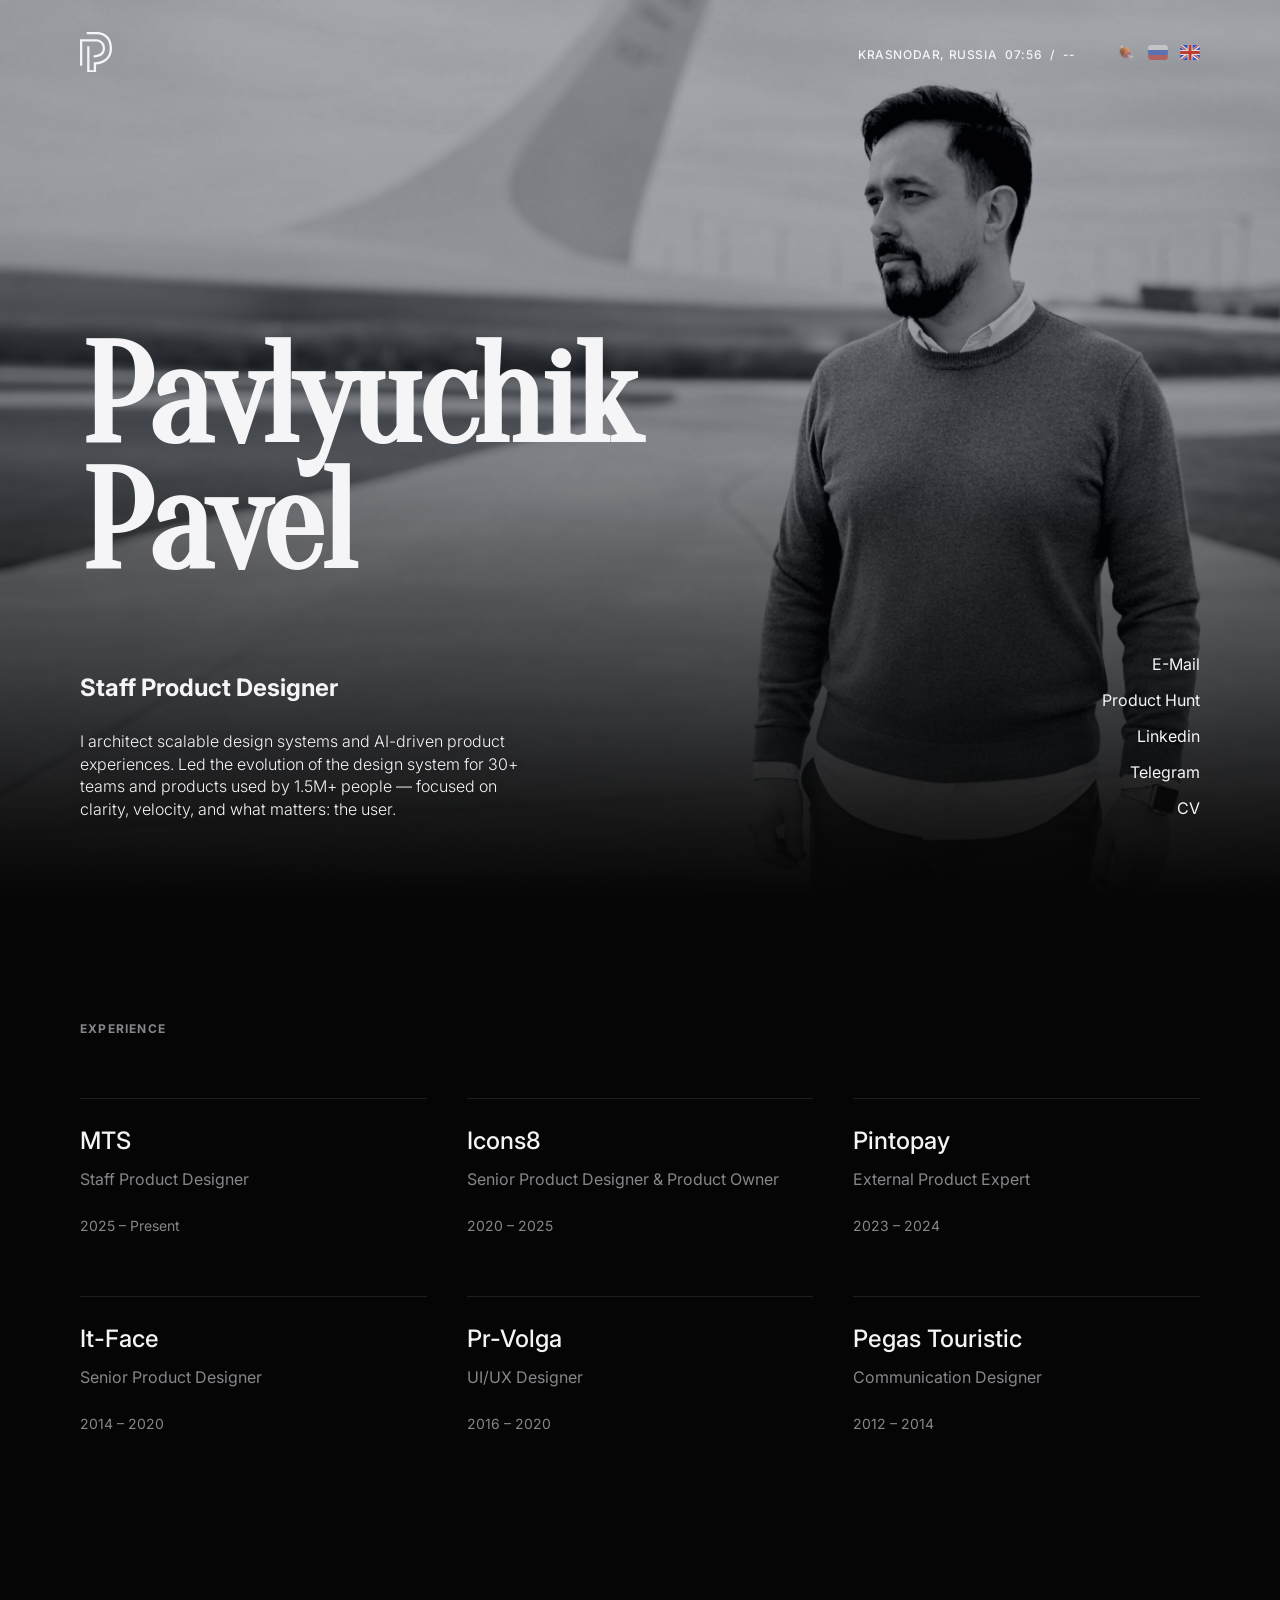
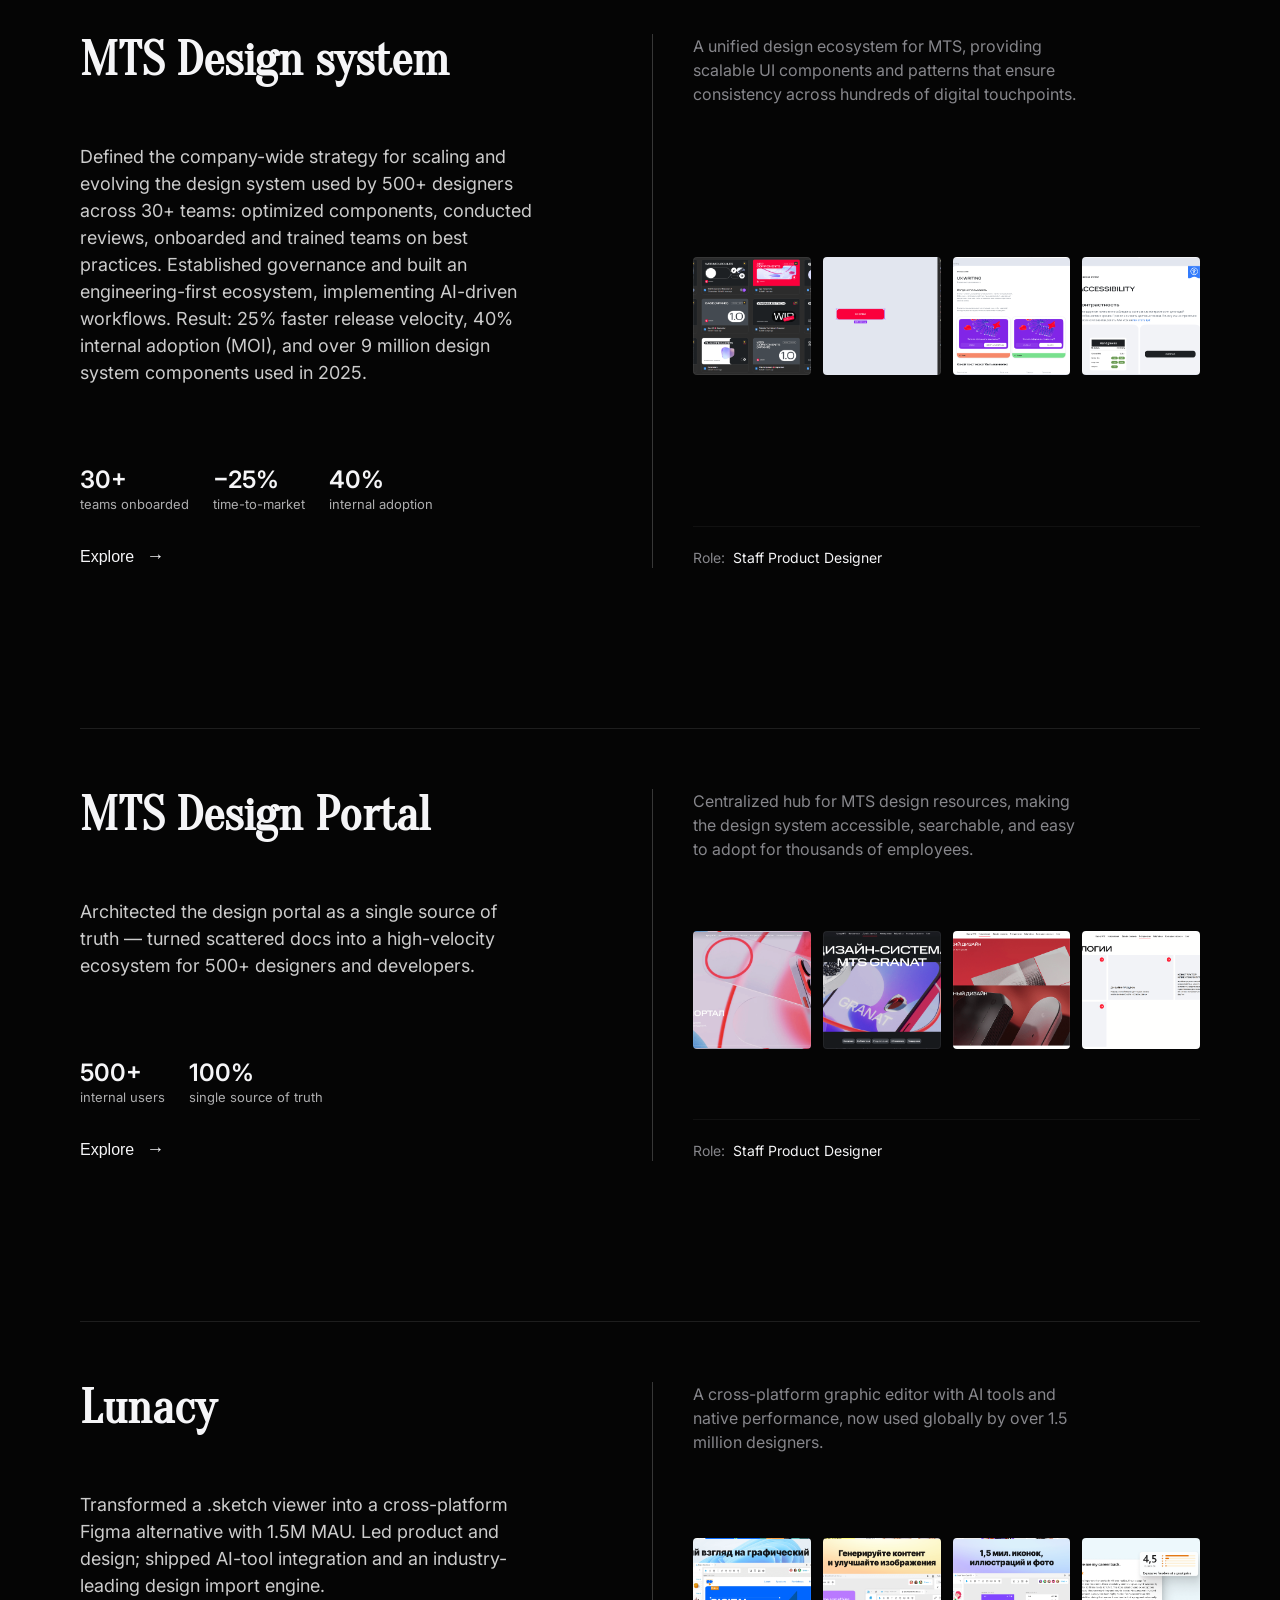
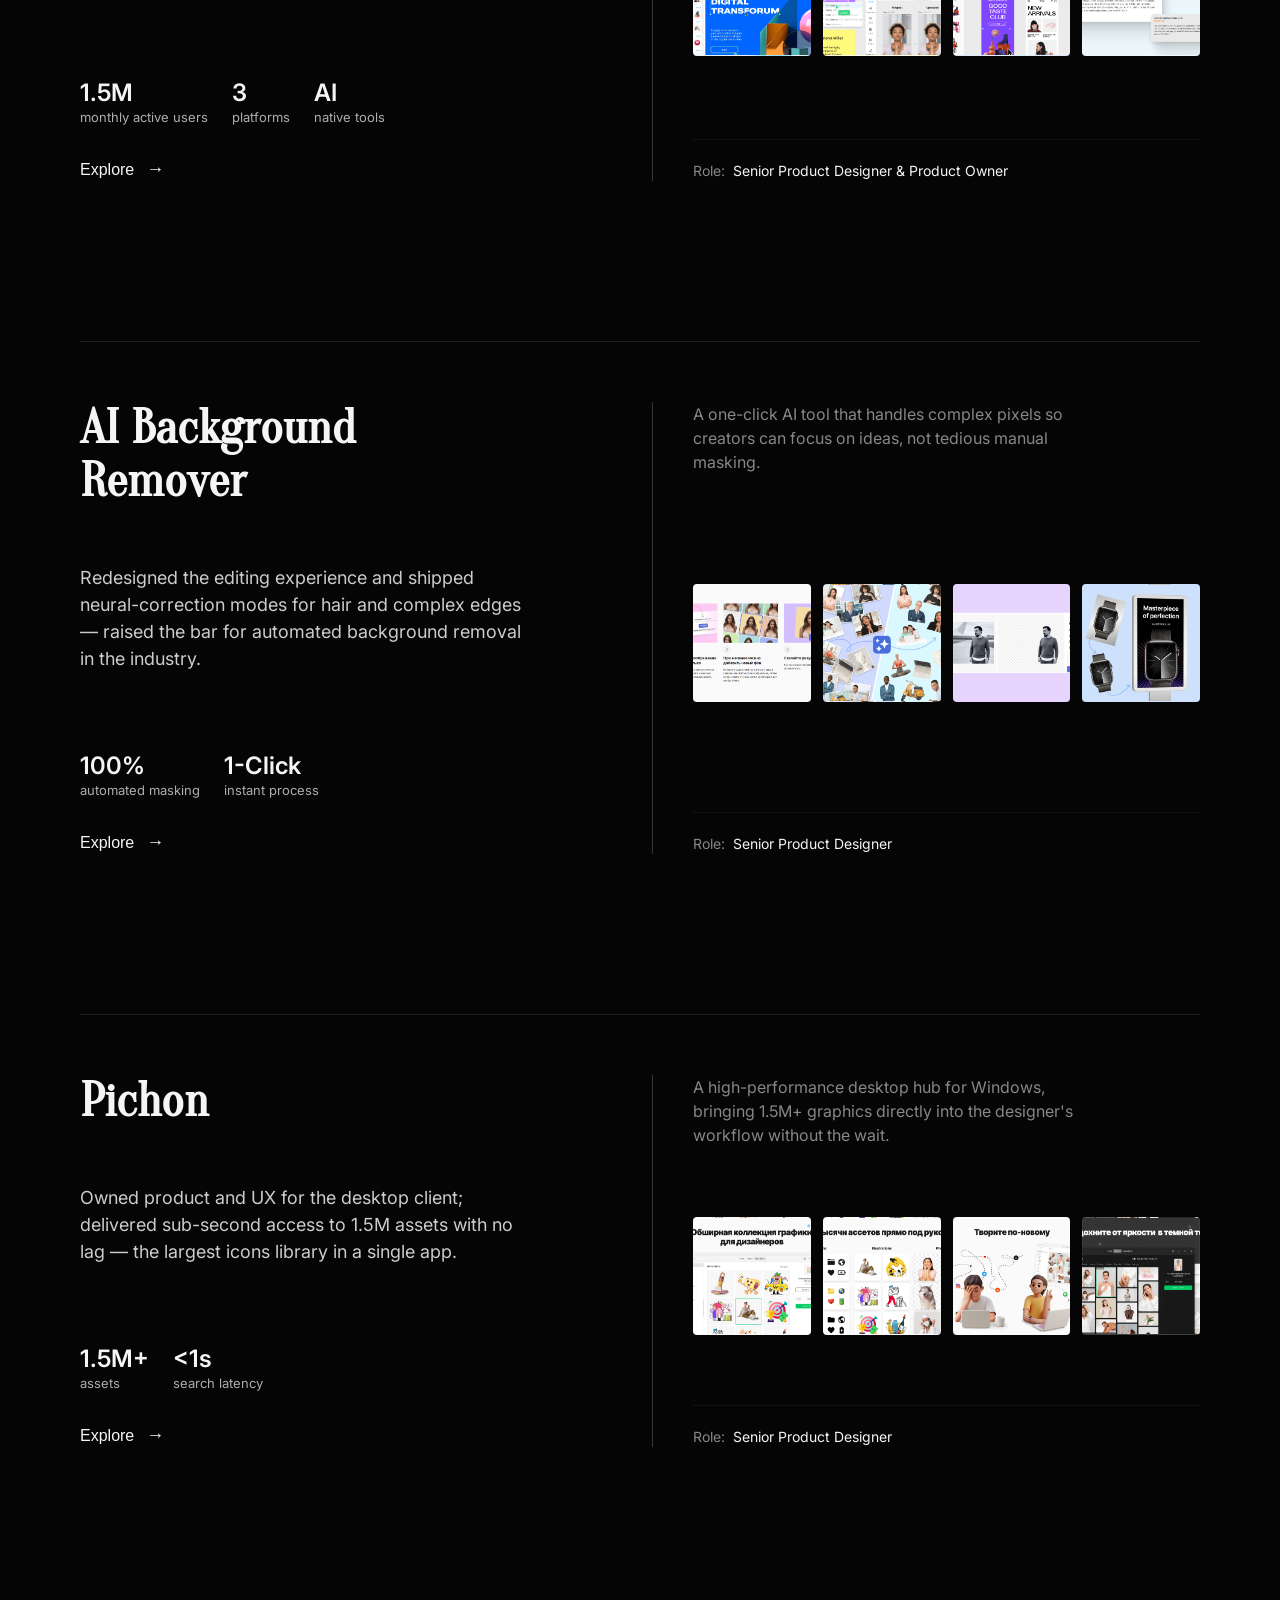
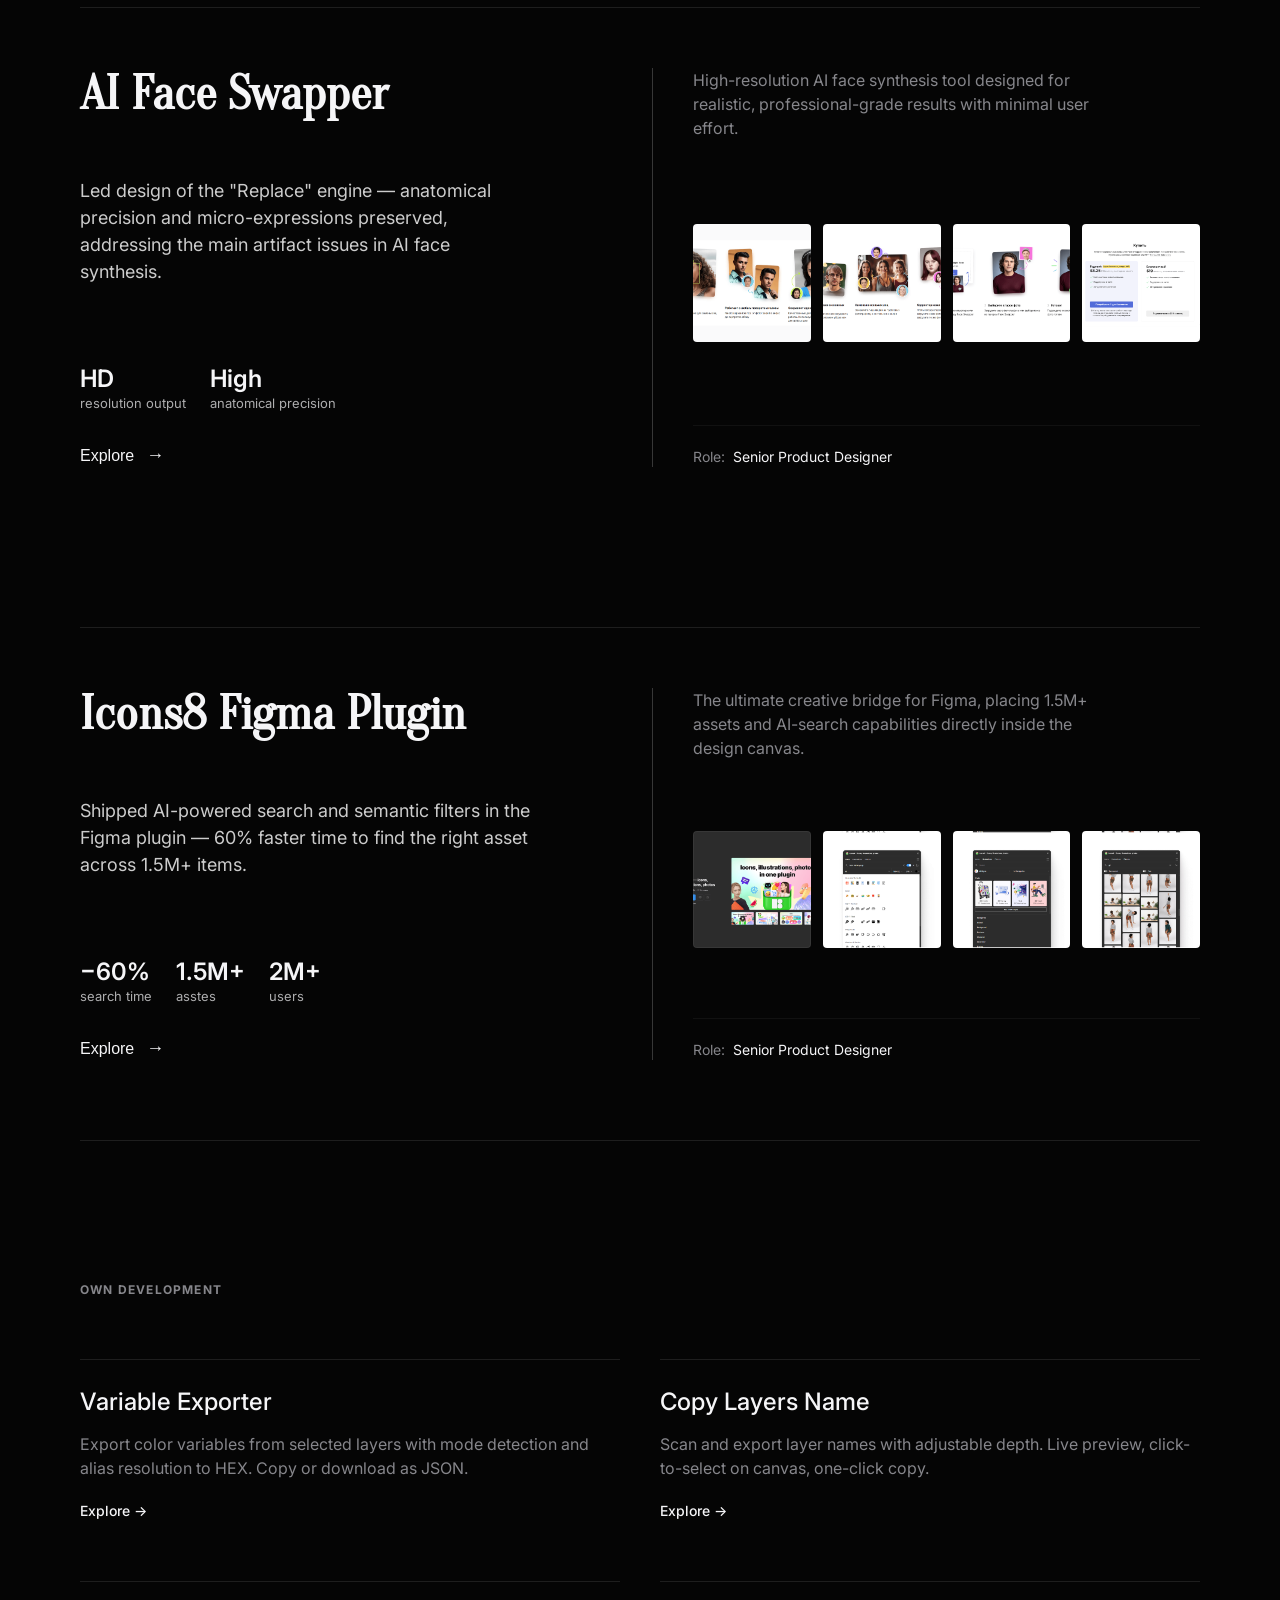
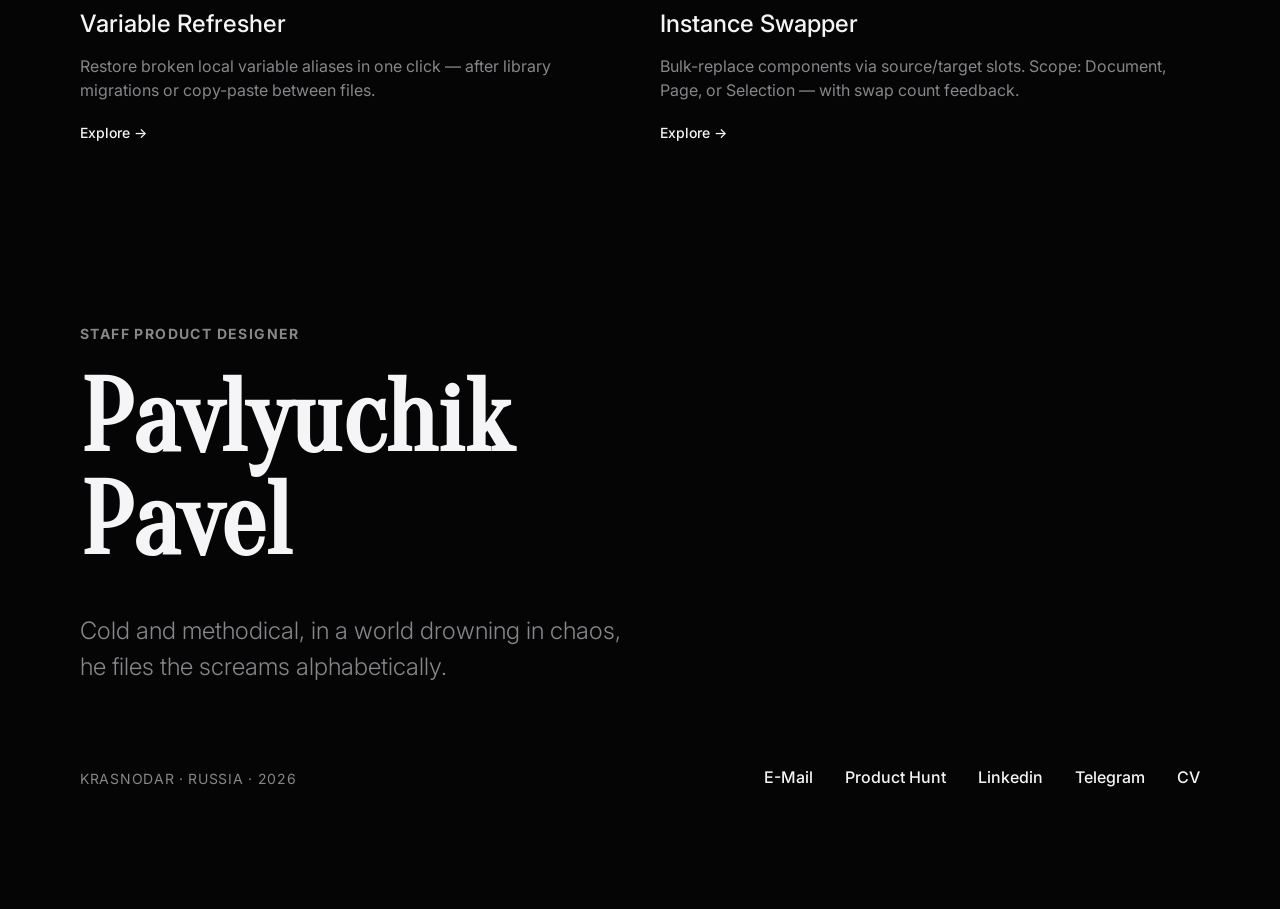
==== index.html @ 8511a54d "++" ====
<!DOCTYPE html>
<html lang="en">
<head>
    <meta charset="UTF-8">
    <meta name="viewport" content="width=device-width, initial-scale=1.0">
    
    <title>Pavel Pavlyuchik | Staff Product Designer</title>
    <meta name="description" content="Pavel Pavlyuchik — Staff Product Designer. Проектирую масштабируемые дизайн-системы и продукты на базе AI. Опыт работы в МТС, Icons8 и других крупных проектах.">
    <meta name="keywords" content="Павлючик, Pavlyuchik, Pavel Pavlyuchik, Павел Павлючик, Product Designer, Staff Designer, UI/UX Design">
    <link rel="canonical" href="https://pavlyuchik.ru">

    <meta property="og:type" content="website">
    <meta property="og:title" content="Pavel Pavlyuchik - Staff Product Designer">
    <meta property="og:description" content="Портфолио и опыт работы продуктового дизайнера Павла Павлючика.">
    <meta property="og:image" content="https://pavlyuchik.ru/image.png"> <meta property="og:url" content="https://pavlyuchik.ru">

    <script type="application/ld+json">
    {
      "@context": "https://schema.org",
      "@type": "Person",
      "name": "Pavel Pavlyuchik",
      "alternateName": "Павел Павлючик",
      "url": "https://pavlyuchik.ru",
      "jobTitle": "Staff Product Designer",
      "image": "https://pavlyuchik.ru/image.png",
      "sameAs": [
        "https://t.me/Bogertov",
        "https://www.linkedin.com/in/pavlyuchik",
        "https://www.producthunt.com/@pavlyuchik/"
      ]
    }
    </script>

    <script type="application/ld+json">
    {
      "@context": "https://schema.org",
      "@type": "WebSite",
      "name": "Pavlyuchik",
      "url": "https://pavlyuchik.ru"
    }
    </script>

    <link rel="stylesheet" href="style.css">
    <link rel="stylesheet" href="https://cdnjs.cloudflare.com/ajax/libs/weather-icons/2.0.12/css/weather-icons.min.css">

    
    <link rel="icon" type="image/png" href="/favicon-96x96.png" sizes="96x96" />
    <link rel="icon" type="image/svg+xml" href="/favicon.svg" />
    <link rel="shortcut icon" href="/favicon.ico" />
    <link rel="apple-touch-icon" sizes="180x180" href="/apple-touch-icon.png" />
    <link rel="manifest" href="/site.webmanifest" />

    <script type="text/javascript">
        (function (m, e, t, r, i, k, a) {
            m[i] = m[i] || function () { (m[i].a = m[i].a || []).push(arguments) };
            m[i].l = 1 * new Date();
            for (var j = 0; j < document.scripts.length; j++) { if (document.scripts[j].src === r) { return; } }
            k = e.createElement(t), a = e.getElementsByTagName(t)[0], k.async = 1, k.src = r, a.parentNode.insertBefore(k, a)
        })(window, document, 'script', 'https://mc.yandex.ru/metrika/tag.js', 'ym');
        ym(101017512, 'init', { webvisor: true, clickmap: true, accurateTrackBounce: true, trackLinks: true });
    </script>
    <noscript><div><img src="https://mc.yandex.ru/watch/101017512" style="position:absolute; left:-9999px;" alt="" /></div></noscript>
</head>

<body class="lang-en">

    <section class="hero">
        <div class="hero-image">
            <div class="overlay"></div>
        </div>

        <header class="header container">
            <div class="logo">
                <svg width="34" height="43" viewBox="0 0 34 43" fill="none" xmlns="http://www.w3.org/2000/svg">
                    <path d="M18.6009 1.16826C18.6009 0.0385468 18.6016 0.00122935 18.6024 0C18.8378 0 19.0737 0.0164085 19.3081 0.0355203C21.7422 0.23395 24.1649 0.96922 26.2903 2.18209C30.2101 4.41895 34 8.87031 34 17.4158C34 21.6916 32.8776 24.9713 31.1308 27.4608C29.3919 29.939 27.0878 31.5592 24.8318 32.6172C22.4033 33.7562 19.7427 34.4073 17.0762 34.6208V43H7.62332V15.1039H10.0628V40.534H14.6368V32.2003L15.8973 32.2115C18.5912 32.1945 21.3767 31.519 23.805 30.3801C25.7798 29.4539 27.7067 28.0781 29.141 26.034C30.5675 24.001 31.5605 21.2312 31.5605 17.4158C31.5605 9.77854 28.2607 6.13842 25.0908 4.32956C23.1633 3.22965 20.8546 2.5074 18.6194 2.46625C14.8044 2.39603 10.9816 2.46595 7.16592 2.46595V0H18.6009V1.16826ZM17.5575 7.70639L17.5336 8.93907C17.5565 7.75294 17.5579 7.70808 17.5586 7.70639C17.7012 7.70639 17.8447 7.72124 17.9863 7.73499C19.3969 7.87208 20.7964 8.30226 22.0347 8.99807C23.1588 9.62979 24.306 10.5805 25.1683 12.0001C26.033 13.4238 26.5699 15.2517 26.5699 17.5699C26.5699 19.9823 25.7871 21.8517 24.5706 23.258C23.3753 24.6397 21.8181 25.5109 20.3423 26.0656C18.6405 26.7052 16.8145 27.0393 15.0013 27.1146C14.8236 27.122 14.646 27.1254 14.4682 27.1254C14.3267 26.3421 14.5308 25.458 14.5007 24.6595C16.186 24.6595 17.9176 24.3462 19.4922 23.7543C20.7329 23.288 21.8921 22.6082 22.7342 21.6349C24.6297 19.4436 24.5535 15.7008 23.0894 13.2903C22.4861 12.297 21.6791 11.6198 20.8492 11.1534C19.8551 10.5948 18.6958 10.2376 17.5542 10.1738L2.43946 10.172V35.9104H0V7.70609L17.5575 7.70639Z" fill="currentColor" />
                </svg>
            </div>
            <div class="header-right">
                <div class="location">
                    <span class="location-text" data-i18n="location">Krasnodar, Russia</span>
                    <span class="weather-info">
                        <span id="krasnodar-time">00:00</span><span>/</span>
                        <span id="weather-temp">0</span>
                        <i id="weather-icon" class="wi wi-day-sunny"></i>
                    </span>			
					
                </div>
                <div class="lang-switcher">
					<button type="button" class="lang-btn active" data-lang="tribe" aria-label="Tribe"></button>
					<button type="button" class="lang-btn" data-lang="ru" aria-label="Русский"></button>
                    <button type="button" class="lang-btn" data-lang="en" aria-label="English"></button>
                </div>
            </div>
        </header>

        <div class="hero-content container">
            <h1 class="main-title" id="main-title">Pavlyuchik<br>Pavel</h1>
            <div class="info-card">
                <div class="info-header"></div>
                <h2 class="project-title" data-i18n="title_principal">Staff Product Designer</h2>
                <p class="info-text" data-i18n="hero_desc">I architect scalable design systems and AI-driven product experiences. Led design for 30+ product teams and products used by 1.5M+ people — focused on clarity, velocity, and what matters: the user.</p>
            </div>
            <div class="social-links-top">
                <a href="mailto:xenarz@gmail.com" class="link"><span data-i18n="link_email">E-Mail</span></a>
                <a href="https://www.producthunt.com/@pavlyuchik/" class="link"><span data-i18n="link_ph">Product Hunt</span></a>
                <a href="https://www.linkedin.com/in/pavlyuchik" class="link"><span data-i18n="link_li">Linkedin</span></a>
                <a href="https://t.me/Bogertov" class="link"><span data-i18n="link_tg">Telegram</span></a>
                <a href="Staff-product-designer-pavlyuchik-pavel.pdf" class="link"><span data-i18n="link_cv">CV</span></a>
            </div>
        </div>
    </section>

    <section class="experience-section container">
        <h2 class="project-title" data-i18n="exp_section">Experience</h2>
        <div class="experience-content">
            <div class="experience-item">
                <div class="company">MTS</div>
                <div class="role" data-i18n="role_ppd">Staff Product Designer</div>
                <div class="period" data-i18n="period_present">2025 – Present</div>
            </div>
            <div class="experience-item">
                <div class="company">Icons8</div>
                <div class="role" data-i18n="role_po">Staff Product Designer & Product Owner</div>
                <div class="period" data-i18n="period_2020_25">2020 – 2025</div>
            </div>
            <div class="experience-item">
                <div class="company">Pintopay</div>
                <div class="role" data-i18n="role_expert">External Product Expert</div>
                <div class="period" data-i18n="period_23_24">2023 – 2024</div>
            </div>
            <div class="experience-item">
                <div class="company">It-Face</div>
                <div class="role" data-i18n="role_senior">Staff Product Designer</div>
                <div class="period" data-i18n="period_14_20">2014 – 2020</div>
            </div>
            <div class="experience-item">
                <div class="company">Pr-Volga</div>
                <div class="role" data-i18n="role_lead">UI/UX Designer</div>
                <div class="period" data-i18n="period_16_20">2016 – 2020</div>
            </div>
            <div class="experience-item">
                <div class="company">Pegas Touristic</div>
                <div class="role" data-i18n="role_comm">Communication Designer</div>
                <div class="period" data-i18n="period_12_14">2012 – 2014</div>
            </div>
        </div>
    </section>

<section class="projects container">

        <div class="project-item">
            <div class="project-content">
                <div class="project-info">
                    <h2 class="project-title" data-i18n="proj_mts_system_title">mts design system</h2>
                    <p class="project-contribution" data-i18n="proj_mts_system_desc">
                        Defined the company-wide strategy for scaling and evolving the design system used by 500+ designers across 30+ teams: optimized components, conducted reviews, onboarded and trained teams on best practices. Established governance and built an engineering-first ecosystem, implementing AI-driven workflows. Result: 25% faster release velocity, 40% internal adoption (MOI), and over 9 million design system components used in 2025.
                    </p>
                    <div class="metrics-panel">
                        <div class="metric">
                            <span class="metric-value">30+</span>
                            <span class="metric-label">teams onboarded</span>
                        </div>
                        <div class="metric">
                            <span class="metric-value">−25%</span>
                            <span class="metric-label">time-to-market</span>
                        </div>
                        <div class="metric">
                            <span class="metric-value">40%</span>
                            <span class="metric-label">internal adoption</span>
                        </div>
                    </div>
                    <button class="explore-btn" onclick="window.open('https://design.mts.ru/ds', '_blank')">
                        <span data-i18n="explore_btn">Explore</span>
                    </button>
                </div>
                <div class="project-details">
                    <p class="project-description" data-i18n="proj_mts_system_contrib">
                        A unified design ecosystem for MTS, providing scalable UI components and patterns that ensure consistency across hundreds of digital touchpoints.
                    </p>
                    <div class="gallery-grid">
                        <div class="gallery-thumb" data-full="img/mtsds/1.png" style="background-image: url('img/mtsds/1.png')"></div>
                        <div class="gallery-thumb" data-full="img/mtsds/2.png" style="background-image: url('img/mtsds/2.png')"></div>
                        <div class="gallery-thumb" data-full="img/mtsds/3.png" style="background-image: url('img/mtsds/3.png')"></div>
                        <div class="gallery-thumb" data-full="img/mtsds/4.png" style="background-image: url('img/mtsds/4.png')"></div>
                    </div>
                    <div class="project-role">
                        <span class="role-label" data-i18n="role_label">Role:</span>
                        <span class="role-name" data-i18n="role_ppd">Staff Product Designer</span>
                    </div>
                </div>
            </div>
        </div>

        <div class="project-item">
            <div class="divider"></div>
            <div class="project-content">
                <div class="project-info">
                    <h2 class="project-title" data-i18n="proj_mts_portal_title">mts design portal</h2>
                    <p class="project-contribution" data-i18n="proj_mts_portal_contrib">
                        Architected the design portal as a single source of truth — turned scattered docs into a high-velocity ecosystem for 500+ designers and developers.
                    </p>
                    <div class="metrics-panel">
                        <div class="metric">
                            <span class="metric-value">500+</span>
                            <span class="metric-label">internal users</span>
                        </div>
                        <div class="metric">
                            <span class="metric-value">100%</span>
                            <span class="metric-label">single source of truth</span>
                        </div>
                    </div>
                    <button class="explore-btn" onclick="window.open('https://design.mts.ru/', '_blank')">
                        <span data-i18n="explore_btn">Explore</span>
                    </button>
                </div>
                <div class="project-details">
                    <p class="project-description" data-i18n="proj_mts_portal_desc">
                        Centralized hub for MTS design resources, making the design system accessible, searchable, and easy to adopt for thousands of employees.
                    </p>
                    <div class="gallery-grid">
                        <div class="gallery-thumb" data-full="img/portal/1.png" style="background-image: url('img/portal/1.png')"></div>
                        <div class="gallery-thumb" data-full="img/portal/2.png" style="background-image: url('img/portal/2.png')"></div>
                        <div class="gallery-thumb" data-full="img/portal/3.png" style="background-image: url('img/portal/3.png')"></div>
                        <div class="gallery-thumb" data-full="img/portal/4.png" style="background-image: url('img/portal/4.png')"></div>
                    </div>
                    <div class="project-role">
                        <span class="role-label" data-i18n="role_label">Role:</span>
                        <span class="role-name" data-i18n="role_ppd">Staff Product Designer</span>
                    </div>
                </div>
            </div>
        </div>

        <div class="project-item">
            <div class="divider"></div>
            <div class="project-content">
                <div class="project-info">
                    <h2 class="project-title">Lunacy</h2>
                    <p class="project-contribution" data-i18n="proj_lunacy_contrib">
                        Transformed a .sketch viewer into a cross-platform Figma alternative with 1.5M MAU. Led product and design; shipped AI-tool integration and an industry-leading design import engine.
                    </p>
                    <div class="metrics-panel">
                        <div class="metric">
                            <span class="metric-value">1.5M</span>
                            <span class="metric-label">monthly active users</span>
                        </div>
                        <div class="metric">
                            <span class="metric-value">3</span>
                            <span class="metric-label">platforms</span>
                        </div>
                        <div class="metric">
                            <span class="metric-value">AI</span>
                            <span class="metric-label">native tools</span>
                        </div>
                    </div>
                    <button class="explore-btn" onclick="window.open('https://icons8.ru/lunacy', '_blank')">
                        <span data-i18n="explore_btn">Explore</span>
                    </button>
                </div>
                <div class="project-details">
                    <p class="project-description" data-i18n="proj_lunacy_desc">
                        A cross-platform graphic editor with AI tools and native performance, now used globally by over 1.5 million designers.
                    </p>
                    <div class="gallery-grid">
                        <div class="gallery-thumb" data-full="img/lunacy/1.png" style="background-image: url('img/lunacy/1.png')"></div>
                        <div class="gallery-thumb" data-full="img/lunacy/2.png" style="background-image: url('img/lunacy/2.png')"></div>
                        <div class="gallery-thumb" data-full="img/lunacy/3.png" style="background-image: url('img/lunacy/3.png')"></div>
                        <div class="gallery-thumb" data-full="img/lunacy/4.png" style="background-image: url('img/lunacy/4.png')"></div>
                    </div>
                    <div class="project-role">
                        <span class="role-label" data-i18n="role_label">Role:</span>
                        <span class="role-name" data-i18n="role_po_lead">Product Owner & Lead Designer</span>
                    </div>
                </div>
            </div>
        </div>

        <div class="project-item">
            <div class="divider"></div>
            <div class="project-content">
                <div class="project-info">
                    <h2 class="project-title" data-i18n="proj_bg_title">AI Background Remover</h2>
                    <p class="project-contribution" data-i18n="proj_bg_contrib">
                        Redesigned the editing experience and shipped neural-correction modes for hair and complex edges — raised the bar for automated background removal in the industry.
                    </p>
                    <div class="metrics-panel">
                        <div class="metric">
                            <span class="metric-value">100%</span>
                            <span class="metric-label">automated masking</span>
                        </div>
                        <div class="metric">
                            <span class="metric-value">1-Click</span>
                            <span class="metric-label">instant process</span>
                        </div>
                    </div>
                    <button class="explore-btn" onclick="window.open('https://icons8.ru/bgremover', '_blank')">
                        <span data-i18n="explore_btn">Explore</span>
                    </button>
                </div>
                <div class="project-details">
                    <p class="project-description" data-i18n="proj_bg_desc">
                        A one-click AI tool that handles complex pixels so creators can focus on ideas, not tedious manual masking.
                    </p>
                    <div class="gallery-grid">
                        <div class="gallery-thumb" data-full="img/remover/1.png" style="background-image: url('img/remover/1.png')"></div>
                        <div class="gallery-thumb" data-full="img/remover/2.png" style="background-image: url('img/remover/2.png')"></div>
                        <div class="gallery-thumb" data-full="img/remover/3.png" style="background-image: url('img/remover/3.png')"></div>
                        <div class="gallery-thumb" data-full="img/remover/4.png" style="background-image: url('img/remover/4.png')"></div>
                    </div>
                    <div class="project-role">
                        <span class="role-label" data-i18n="role_label">Role:</span>
                        <span class="role-name" data-i18n="role_senior">Staff Product Designer</span>
                    </div>
                </div>
            </div>
        </div>

        <div class="project-item">
            <div class="divider"></div>
            <div class="project-content">
                <div class="project-info">
                    <h2 class="project-title">Pichon</h2>
                    <p class="project-contribution" data-i18n="proj_pichon_contrib">
                        Owned product and UX for the desktop client; delivered sub-second access to 1.5M assets with no lag — the largest icons library in a single app.
                    </p>
                    <div class="metrics-panel">
                        <div class="metric">
                            <span class="metric-value">1.5M+</span>
                            <span class="metric-label">assets</span>
                        </div>
                        <div class="metric">
                            <span class="metric-value">&lt;1s</span>
                            <span class="metric-label">search latency</span>
                        </div>
                    </div>
                    <button class="explore-btn" onclick="window.open('https://icons8.com/app/windows-pichon', '_blank')">
                        <span data-i18n="explore_btn">Explore</span>
                    </button>
                </div>
                <div class="project-details">
                    <p class="project-description" data-i18n="proj_pichon_desc">
                        A high-performance desktop hub for Windows, bringing 1.5M+ graphics directly into the designer's workflow without the wait.
                    </p>
                    <div class="gallery-grid">
                        <div class="gallery-thumb" data-full="img/pichon/1.png" style="background-image: url('img/pichon/1.png')"></div>
                        <div class="gallery-thumb" data-full="img/pichon/2.png" style="background-image: url('img/pichon/2.png')"></div>
                        <div class="gallery-thumb" data-full="img/pichon/3.png" style="background-image: url('img/pichon/3.png')"></div>
                        <div class="gallery-thumb" data-full="img/pichon/4.png" style="background-image: url('img/pichon/4.png')"></div>
                    </div>
                    <div class="project-role">
                        <span class="role-label" data-i18n="role_label">Role:</span>
                        <span class="role-name" data-i18n="role_senior">Staff Product Designer</span>
                    </div>
                </div>
            </div>
        </div>

        <div class="project-item">
            <div class="divider"></div>
            <div class="project-content">
                <div class="project-info">
                    <h2 class="project-title" data-i18n="proj_swapper_title">AI Face Swapper</h2>
                    <p class="project-contribution" data-i18n="proj_swapper_contrib">
                        Led design of the "Replace" engine — anatomical precision and micro-expressions preserved, addressing the main artifact issues in AI face synthesis.
                    </p>
                    <div class="metrics-panel">
                        <div class="metric">
                            <span class="metric-value">HD</span>
                            <span class="metric-label">resolution output</span>
                        </div>
                        <div class="metric">
                            <span class="metric-value">High</span>
                            <span class="metric-label">anatomical precision</span>
                        </div>
                    </div>
                    <button class="explore-btn" onclick="window.open('https://icons8.ru/swapper', '_blank')">
                        <span data-i18n="explore_btn">Explore</span>
                    </button>
                </div>
                <div class="project-details">
                    <p class="project-description" data-i18n="proj_swapper_desc">
                        High-resolution AI face synthesis tool designed for realistic, professional-grade results with minimal user effort.
                    </p>
                    <div class="gallery-grid">
                        <div class="gallery-thumb" data-full="img/swapper/1.png" style="background-image: url('img/swapper/1.png')"></div>
                        <div class="gallery-thumb" data-full="img/swapper/2.png" style="background-image: url('img/swapper/2.png')"></div>
                        <div class="gallery-thumb" data-full="img/swapper/3.png" style="background-image: url('img/swapper/3.png')"></div>
                        <div class="gallery-thumb" data-full="img/swapper/4.png" style="background-image: url('img/swapper/4.png')"></div>
                    </div>
                    <div class="project-role">
                        <span class="role-label" data-i18n="role_label">Role:</span>
                        <span class="role-name" data-i18n="role_senior">Staff Product Designer</span>
                    </div>
                </div>
            </div>
        </div>

        <div class="project-item">
            <div class="divider"></div>
            <div class="project-content">
                <div class="project-info">
                    <h2 class="project-title" data-i18n="proj_figma_title">Icons8 Figma Plugin</h2>
                    <p class="project-contribution" data-i18n="proj_figma_contrib">
                        Shipped AI-powered search and semantic filters in the Figma plugin — 60% faster time to find the right asset across 1.5M+ items.
                    </p>
                    <div class="metrics-panel">
                        <div class="metric">
                            <span class="metric-value">−60%</span>
                            <span class="metric-label">search time</span>
                        </div>
                        <div class="metric">
                            <span class="metric-value">1.5M+</span>
                            <span class="metric-label">asstes</span>
                        </div>
                        <div class="metric">
                            <span class="metric-value">2M+</span>
                            <span class="metric-label">users</span>
                        </div>						
						
						
                    </div>
                    <button class="explore-btn" onclick="window.open('https://www.figma.com/community/plugin/791103617505812222', '_blank')">
                        <span data-i18n="explore_btn">Explore</span>
                    </button>
                </div>
                <div class="project-details">
                    <p class="project-description" data-i18n="proj_figma_desc">
                        The ultimate creative bridge for Figma, placing 1.5M+ assets and AI-search capabilities directly inside the design canvas.
                    </p>
                    <div class="gallery-grid">
                        <div class="gallery-thumb" data-full="img/plugin/1.png" style="background-image: url('img/plugin/1.png')"></div>
                        <div class="gallery-thumb" data-full="img/plugin/2.png" style="background-image: url('img/plugin/2.png')"></div>
                        <div class="gallery-thumb" data-full="img/plugin/3.png" style="background-image: url('img/plugin/3.png')"></div>
                        <div class="gallery-thumb" data-full="img/plugin/4.png" style="background-image: url('img/plugin/4.png')"></div>
                    </div>
                    <div class="project-role">
                        <span class="role-label" data-i18n="role_label">Role:</span>
                        <span class="role-name" data-i18n="role_senior">Staff Product Designer</span>
                    </div>
                </div>
            </div>
        </div>

        <div class="divider"></div>
        <section class="plugins-section">
            <h2 class="project-title" data-i18n="plugins_section">Own Development</h2>
            <div class="plugins-grid">
                <a href="https://www.figma.com/community/plugin/1616052128631005326/variable-exporter" class="plugin-item" target="_blank" rel="noopener">
                    <div class="plugin-name">Variable Exporter</div>
                    <p class="plugin-desc" data-i18n="plugin_var_exporter_desc">Export color variables from selected layers with mode detection and alias resolution to HEX. Copy or download as JSON.</p>
                    <span class="plugin-link"><span data-i18n="explore_btn">Explore</span> →</span>
                </a>
                <a href="https://www.figma.com/community/plugin/1617911854227132430/copy-layers-name" class="plugin-item" target="_blank" rel="noopener">
                    <div class="plugin-name">Copy Layers Name</div>
                    <p class="plugin-desc" data-i18n="plugin_copy_layers_desc">Scan and export layer names with adjustable depth. Live preview, click-to-select on canvas, one-click copy.</p>
                    <span class="plugin-link"><span data-i18n="explore_btn">Explore</span> →</span>
                </a>
                <a href="https://www.figma.com/community/plugin/1603433423796605988/variable-refresher" class="plugin-item" target="_blank" rel="noopener">
                    <div class="plugin-name">Variable Refresher</div>
                    <p class="plugin-desc" data-i18n="plugin_var_refresher_desc">Restore broken local variable aliases in one click — after library migrations or copy-paste between files.</p>
                    <span class="plugin-link"><span data-i18n="explore_btn">Explore</span> →</span>
                </a>
                <a href="https://www.figma.com/community/plugin/1601547458772191404/instance-swapper" class="plugin-item" target="_blank" rel="noopener">
                    <div class="plugin-name">Instance Swapper</div>
                    <p class="plugin-desc" data-i18n="plugin_instance_swapper_desc">Bulk-replace components via source/target slots. Scope: Document, Page, or Selection — with swap count feedback.</p>
                    <span class="plugin-link"><span data-i18n="explore_btn">Explore</span> →</span>
                </a>
            </div>
        </section>

            <section class="about">
                <h2 class="project-title" data-i18n="title_principal">Staff Product Designer</h2>
                <h2 class="about-title">Pavlyuchik<br>Pavel</h2>
                <p class="about-description" data-i18n="about_desc">Cold and methodical, in a world drowning in chaos, <br>he files the screams alphabetically.</p>
                <div class="contact-info">
                    <p data-i18n="contact_info">Russia · Krasnodar · 2025 · Open to relocation</p>
                    <div class="social-links-bottom">
                        <a href="mailto:xenarz@gmail.com" class="link"><span data-i18n="link_email">E-Mail</span></a>
                        <a href="https://www.producthunt.com/@pavlyuchik/" class="link"><span data-i18n="link_ph">Product Hunt</span></a>
                        <a href="https://www.linkedin.com/in/pavlyuchik" class="link"><span data-i18n="link_li">Linkedin</span></a>
                        <a href="https://t.me/Bogertov" class="link"><span data-i18n="link_tg">Telegram</span></a>
                        <a href="Staff-product-designer-pavlyuchik-pavel.pdf" class="link"><span data-i18n="link_cv">CV</span></a>
                    </div>
                </div>
            </section>
        </section>
    
<div id="lightbox" class="lightbox">
    <button id="lightbox-close" class="lightbox-btn close" aria-label="Close">×</button>
    <button id="lightbox-prev" class="lightbox-btn prev" aria-label="Previous">‹</button>
    
    <div class="lightbox-container">
        <div id="lightbox-track" class="lightbox-track">
            <img id="lightbox-img" src="" alt="Gallery Image">
        </div>
    </div>

    <button id="lightbox-next" class="lightbox-btn next" aria-label="Next">›</button>
</div>

    <script src="script.js"></script>
</body>
</html>
---- style.css ----
/* =========================================
   1. CORE & RESET (Premium Foundation)
   ========================================= */
@import url('https://fonts.googleapis.com/css2?family=Inter:wght@300;400;500;600&family=Oranienbaum&display=swap');

:root {
    --bg-root: #050505;       
    --text-primary: #F5F5F7;  
    --text-secondary: #86868b; 
    --accent: #ffffff;
    --grid-gap: 24px;
    --container-width: 1200px;
    --easing: cubic-bezier(0.65, 0, 0.35, 1);
}

* {
    margin: 0;
    padding: 0;
    box-sizing: border-box;
    -webkit-font-smoothing: antialiased;
    -moz-osx-font-smoothing: grayscale;
}

body {
    background-color: var(--bg-root);
    color: var(--text-primary);
    font-family: 'Inter', -apple-system, BlinkMacSystemFont, sans-serif;
    font-size: 16px;
    line-height: 1.5;
    overflow-x: hidden;
}

a {
    text-decoration: none;
    color: inherit;
    transition: opacity 0.3s ease;
}

a:hover {
    opacity: 0.7;
}

/* =========================================
   2. LAYOUT UTILITIES
   ========================================= */
.container {
    max-width: var(--container-width);
    margin: 0 auto;
    padding: 0 40px;
    width: 100%;
}

::-webkit-scrollbar {
    width: 8px;
    background: var(--bg-root);
}
::-webkit-scrollbar-thumb {
    background: #333;
    border-radius: 4px;
}

/* =========================================
   3. HEADER (Minimalist Bar)
   ========================================= */
.header {
    display: flex;
    justify-content: space-between;
    align-items: center;
    padding: 32px 0;
    position: absolute;
    top: 0;
    left: 0;
    right: 0;
    z-index: 10;
    max-width: var(--container-width);
    margin: 0 auto;
    width: 100%;
    padding-left: 40px;
    padding-right: 40px;
}

.logo svg {
    width: 32px;
    height: auto;
    fill: var(--text-primary);
}

.header-right {
    display: flex;
    align-items: center;
    gap: 32px;
    font-size: 12px;
    font-weight: 500;
    color: var(--text-primary);
    text-transform: uppercase;
    letter-spacing: 0.05em;
}

.location, .weather-info {
    display: flex;
    gap: 8px;
}

.lang-switcher {
    display: flex;
    gap: 12px;
}

.lang-btn {
    width: 20px;
    height: 20px;
    border: none;
    background-color: transparent;
    background-size: contain;
    background-repeat: no-repeat;
    opacity: 0.6;
    cursor: pointer;
    transition: opacity 0.3s ease;
}

.lang-btn.active {
    opacity: 1;
}

.lang-btn[data-lang="en"] { background-image: url('flags/en.svg'); }
.lang-btn[data-lang="ru"] { background-image: url('flags/ru.svg'); }
.lang-btn[data-lang="tribe"] { background-image: url('flags/tribe.svg'); }

/* =========================================
   4. HERO SECTION
   ========================================= */
.hero {
    position: relative;
    width: 100%;
    min-height: 100vh;
    display: flex;
    flex-direction: column;
    justify-content: flex-end;
    padding-bottom: 80px;
    padding-top: 120px;
    overflow: clip;
    z-index: 1;
}

.hero-image {
    position: fixed;
    inset: 0;
    width: 100vw;
    height: 100vh;
    background-image: url('image.png');
    background-position: right center;
    background-size: cover;
    background-repeat: no-repeat;
    will-change: transform;
    transition: filter 0.2s linear;
    filter: brightness(calc(1 - var(--scroll-darkness, 0) * 0.4));
    z-index: -1;
}

.hero-image::after {
    content: '';
    position: absolute;
    inset: 0;
    background: linear-gradient(
        to bottom,
        rgba(5, 5, 5, calc(0.3 + var(--scroll-darkness, 0) * 0.7)) 0%,
        rgba(5, 5, 5, calc(0.4 + var(--scroll-darkness, 0) * 0.7)) 50%,
        rgba(5, 5, 5, calc(0.9 + var(--scroll-darkness, 0) * 0.8)) 90%,
        rgba(5, 5, 5, calc(1 + var(--scroll-darkness, 0) * 0.9)) 100%
    );
    pointer-events: none;
}

.hero-content {
    position: relative;
    z-index: 2;
    display: grid;
    grid-template-columns: repeat(12, 1fr);
    gap: var(--grid-gap);
    align-items: end;
    width: 100%;
}

.experience-section,
.plugins-section,
.projects, 
.about,
.footer {
    position: relative;
    z-index: 2;
}

.main-title {
    grid-column: 1 / -1;
    font-family: 'Oranienbaum', serif;
    font-size: clamp(60px, 11vw, 180px);
    line-height: 0.9;
    color: var(--text-primary);
    margin-bottom: 40px;
    letter-spacing: -0.03em;
}

.info-card {
    grid-column: 1 / 6;
}

.info-text {
    font-size: 16px;
    line-height: 1.4;
    font-weight: 300;
    color: var(--text-primary);
    max-width: 480px;
    margin-top: 24px;
    text-shadow: 0 2px 10px rgba(0,0,0,0.5);
}

.social-links-top {
    grid-column: 8 / -1;
    display: flex;
    flex-direction: column;
    align-items: flex-end;
    align-self: end;
    gap: 12px;
}

/* =========================================
   5. EXPERIENCE
   ========================================= */
.experience-section {
    padding: 120px 0;
}

.experience-section > .project-title {
    font-family: 'Inter', sans-serif;
    font-size: 12px;
    text-transform: uppercase;
    letter-spacing: 0.1em;
    color: var(--text-secondary);
    margin-bottom: 60px;
    display: block;
}

.experience-content {
    display: grid;
    grid-template-columns: repeat(3, 1fr);
    gap: 60px 40px;
}

.experience-item {
    display: flex;
    flex-direction: column;
    gap: 8px;
    border-top: 1px solid rgba(255,255,255,0.1);
    padding-top: 24px;
    transition: transform 0.3s ease;
}

.experience-item:hover {
    transform: translateY(-5px);
    border-color: rgba(255,255,255,0.3);
}

.company {
    white-space: nowrap;
    font-size: 24px;
    font-weight: 500;
    color: var(--text-primary);
}

.role {
    font-size: 16px;
    color: var(--text-secondary);
}

.period {
    font-size: 14px;
    color: var(--text-secondary);
    margin-top: auto;
    padding-top: 16px;
    font-family: 'Inter', monospace;
}

/* =========================================
   5b. OWN DEVELOPMENT (FIGMA PLUGINS)
   ========================================= */
.plugins-section {
    padding: 80px 0 0;
}

.plugins-section > .project-title {
    font-family: 'Inter', sans-serif;
    font-size: 12px;
    text-transform: uppercase;
    letter-spacing: 0.1em;
    color: var(--text-secondary);
    margin-bottom: 60px;
    display: block;
}

.plugins-grid {
    display: grid;
    grid-template-columns: repeat(2, 1fr);
    gap: 60px 40px;
}

.plugin-item {
    display: flex;
    flex-direction: column;
    gap: 12px;
    border-top: 1px solid rgba(255,255,255,0.1);
    padding-top: 24px;
    transition: transform 0.3s ease, border-color 0.3s ease;
}

.plugin-item:hover {
    transform: translateY(-5px);
    border-color: rgba(255,255,255,0.3);
    opacity: 1;
}

.plugin-name {
    font-size: 24px;
    font-weight: 500;
    color: var(--text-primary);
}

.plugin-desc {
    font-size: 16px;
    line-height: 1.5;
    color: var(--text-secondary);
    flex-grow: 1;
}

.plugin-link {
    font-size: 14px;
    font-weight: 500;
    color: var(--text-primary);
    margin-top: 8px;
    transition: opacity 0.3s ease;
}

.plugin-item:hover .plugin-link {
    opacity: 0.7;
}

/* =========================================
   6. PROJECTS
   ========================================= */
.projects {
    display: flex;
    flex-direction: column;
    gap: 0;
    padding-bottom: 120px;
}

.project-item {
    margin: 0;
    padding: 80px 0;
}

.divider {
    width: 100%;
    height: 1px;
    background: rgba(255,255,255,0.1);
    margin-bottom: 60px;
}

.project-content {
    display: grid;
    grid-template-columns: repeat(12, 1fr);
    gap: var(--grid-gap);
}

.project-info {
    grid-column: 1 / 6;
    display: flex;
    flex-direction: column;
    gap: 32px; /* управляем расстояниями явно */
}

.project-info .project-title {
    font-family: 'Oranienbaum', serif;
    font-size: 48px;
    color: var(--text-primary);
    line-height: 1.1;
    margin-bottom: 24px;
}

.project-info .project-contribution {
    font-size: 18px;
    line-height: 1.5;
    color: #ccc;
    margin-bottom: 32px;
}

.explore-btn {
    background: none;
    border: none;
    padding: 0;
    color: var(--text-primary);
    font-size: 16px;
    cursor: pointer;
    text-align: left;
    display: flex;
    align-items: center;
    gap: 12px;
    width: fit-content;
    border-bottom: 1px solid transparent;
    transition: all 0.3s ease;
}

.explore-btn span {
    font-weight: 500;
}

.explore-btn::after {
    content: '→';
    font-size: 18px;
    transition: transform 0.3s ease;
}

.explore-btn:hover {
    opacity: 1;
    border-bottom-color: var(--text-primary);
}

.explore-btn:hover::after {
    transform: translateX(5px);
}

.project-details {
    grid-column: 7 / -1;
    border-left: 1px solid rgba(255,255,255,0.2);
    padding-left: 40px;
    display: flex;
    flex-direction: column;
    justify-content: space-between;
}

.project-description {
    font-size: 16px;
    color: var(--text-secondary);
    max-width: 400px;
    margin-bottom: 40px;
}

.project-role {
    font-size: 14px;
    display: flex;
    gap: 8px;
    color: var(--text-secondary);
    border-top: 1px solid rgba(255,255,255,0.05);
    padding-top: 20px;
    width: 100%;
}

.role-name {
    color: var(--text-primary);
}

/* =========================================
   7. ABOUT / FOOTER
   ========================================= */
.about {
    margin-top: 100px;
    padding-top: 80px;
}

.about .project-title {
    font-family: 'Inter', sans-serif;
    font-size: 14px;
    text-transform: uppercase;
    letter-spacing: 0.1em;
    color: var(--text-secondary);
    margin-bottom: 24px;
    display: block;
}

.about-title {
    font-family: 'Oranienbaum', serif;
    font-size: clamp(40px, 8vw, 120px);
    color: var(--text-primary);
    line-height: 1;
    margin-bottom: 40px;
}

.about-description {
    font-size: 24px;
    font-weight: 300;
    color: var(--text-secondary);
    max-width: 600px;
    margin-bottom: 80px;
}

.contact-info {
    display: flex;
    justify-content: space-between;
    align-items: flex-end;
    flex-wrap: wrap;
    gap: 40px;
}

.contact-info p {
    font-size: 14px;
    color: var(--text-secondary);
    text-transform: uppercase;
    letter-spacing: 0.05em;
}

.social-links-bottom {
    display: flex;
    gap: 32px;
}

.social-links-bottom a {
    font-size: 16px;
    font-weight: 500;
    color: var(--text-primary);
    position: relative;
}

.social-links-bottom a::after {
    content: '';
    position: absolute;
    width: 100%;
    transform: scaleX(0);
    height: 1px;
    bottom: -4px;
    left: 0;
    background-color: var(--text-primary);
    transform-origin: bottom right;
    transition: transform 0.25s ease-out;
}

.social-links-bottom a:hover::after {
    transform: scaleX(1);
    transform-origin: bottom left;
}

/* =========================================
   8. RESPONSIVE
   ========================================= */
@media (max-width: 1024px) {
    .hero-content {
        display: flex;
        flex-direction: column;
        align-items: flex-start;
        gap: 40px;
    }
    
    .social-links-top {
        flex-direction: row;
        gap: 24px;
        order: 3;
    }
    
    .project-content {
        display: flex;
        flex-direction: column;
        gap: 40px;
    }
    
    .project-details {
        border-left: none;
        padding-left: 0;
    }
}

@media (max-width: 768px) {
    .container {
        padding: 0 24px;
    }
    
    .header {
        padding: 24px 0;
        padding-left: 24px;
        padding-right: 24px;
    }
    
    .main-title {
        font-size: 64px;
        margin-bottom: 20px;
    }
    
    .info-text {
        font-size: 14px;
    }
    
    .experience-content,
    .plugins-grid {
        grid-template-columns: 1fr;
    }
    
    .contact-info {
        flex-direction: column;
        align-items: flex-start;
        gap: 40px;
    }
    
    .social-links-bottom {
        flex-direction: column;
        gap: 16px;
        margin-bottom: 64px;
    }
    
    .project-title {
        font-size: 32px;
    }

    .hero-image {
        position: absolute;
        height: 100%;
    }
}

@media (max-width: 480px) {
    .social-links-top {
        display: flex;
        flex-wrap: wrap;
        gap: 12px;
        justify-content: flex-start;
        flex-direction: row;
        order: 2;
    }
    
    .hero-content {
        gap: 32px;
    }
}

@media (min-width: 320px) and (max-width: 768px) {
    .hero-image {
        background-position: 80% center;
    }
}

/* =========================================
   GALLERY THUMBNAILS (4 Squares)
   ========================================= */
.gallery-grid {
    display: grid;
    grid-template-columns: repeat(4, 1fr);
    gap: 12px;
    margin-bottom: 40px;
    width: 100%;
}

.gallery-thumb {
    width: 100%;
    aspect-ratio: 1 / 1;
    background-color: #1a1a1a;
    background-size: cover;
    background-position: center;
    border-radius: 4px;
    cursor: pointer;
    transition: all 0.3s cubic-bezier(0.25, 0.8, 0.25, 1);
    border: 1px solid rgba(255,255,255,0.05);
    position: relative;
    overflow: hidden;
}

.gallery-thumb img {
    width: 100%;
    height: 100%;
    object-fit: cover;
    display: block;
}

.gallery-thumb:hover {
    transform: scale(1.05);
    border-color: rgba(255,255,255,0.3);
    z-index: 2;
}

/* =========================================
   LIGHTBOX (MODAL)
   ========================================= */
.lightbox {
    position: fixed;
    top: 0;
    left: 0;
    width: 100%;
    height: 100%;
    background-color: rgba(5, 5, 5, 0.95);
    backdrop-filter: blur(10px);
    z-index: 1000;
    display: flex;
    justify-content: center;
    align-items: center;
    opacity: 0;
    pointer-events: none;
    transition: opacity 0.3s ease;
}

.lightbox.active {
    opacity: 1;
    pointer-events: auto;
}

.lightbox-content {
    max-width: 90vw;
    max-height: 85vh;
    display: flex;
    justify-content: center;
    align-items: center;
}

.lightbox-content img {
    max-width: 100%;
    max-height: 85vh;
    object-fit: contain;
    border-radius: 4px;
    box-shadow: 0 20px 50px rgba(0,0,0,0.5);
}

.lightbox-btn {
    position: absolute;
    background: none;
    border: none;
    color: var(--text-primary);
    font-size: 40px;
    font-weight: 300;
    cursor: pointer;
    padding: 20px;
    transition: opacity 0.3s ease;
    z-index: 1001;
    display: flex;
    align-items: center;
    justify-content: center;
}

.lightbox-btn:hover {
    opacity: 0.7;
}

.lightbox-btn.close {
    top: 20px;
    right: 20px;
    font-size: 32px;
}

.lightbox-btn.prev {
    left: 20px;
    top: 50%;
    transform: translateY(-50%);
}

#lightbox-img {
    user-select: none;
    -webkit-user-drag: none;
    cursor: grab;
    transition: transform 0.4s cubic-bezier(0.2, 0.8, 0.2, 1);
}

#lightbox-img:active {
    cursor: grabbing;
}

.lightbox-btn.next {
    right: 20px;
    top: 50%;
    transform: translateY(-50%);
}

@media (max-width: 768px) {
    .gallery-grid {
        gap: 8px;
    }
    
    .lightbox-btn.prev, 
    .lightbox-btn.next {
        bottom: 20px;
        top: auto;
        transform: none;
    }
    .lightbox-btn.prev { left: 30%; }
    .lightbox-btn.next { right: 30%; }
}

/* =========================================
   FIX FOR EXPERIENCE CONTAINER
   ========================================= */
section.experience-section.container,
section.plugins-section.container {
    display: block;
    max-width: var(--container-width);
    margin-left: auto;
    margin-right: auto;
    padding-left: 40px;
    padding-right: 40px;
}

@media (max-width: 768px) {
    section.experience-section.container,
    section.plugins-section.container {
        padding-left: 24px;
        padding-right: 24px;
    }
}

/* Контейнер, который обрезает всё лишнее */
.lightbox-container {
    width: 100%;
    height: 80vh;
    overflow: hidden;
    position: relative;
    display: flex;
    align-items: center;
}

/* Лента с картинками */
.lightbox-track {
    display: flex;
    transition: transform 0.5s cubic-bezier(0.2, 0.8, 0.2, 1);
    height: 100%;
    width: 100%;
}

/* Обновленный контейнер слайда */
.lightbox-slide {
    min-width: 100%;
    height: 100%;
    display: flex;
    justify-content: center;
    align-items: center;
    padding: 0; /* Убираем лишние отступы на мобилках */
    box-sizing: border-box;
}

/* Самое важное: чтобы картинка не распирала экран */
.lightbox-slide img {
    max-width: 100%;
    max-height: 100%;
    width: auto;
    height: auto;
    object-fit: contain; /* Картинка всегда вписывается целиком */
    user-select: none;
    -webkit-user-drag: none;
}

/* Оптимизация кнопок для мобильных */
@media (max-width: 768px) {
    .lightbox-container {
        height: 90vh; /* Больше места под контент */
    }

    .lightbox-btn {
        padding: 15px;
        background: rgba(0,0,0,0.2); /* Легкий фон, чтобы кнопки не терялись на фото */
        border-radius: 50%;
        width: 50px;
        height: 50px;
    }

    /* Смещаем кнопки вниз, чтобы не мешали просмотру в центре */
    .lightbox-btn.prev { 
        left: 10px; 
        top: auto;
        bottom: 20px;
        transform: none;
    }
    .lightbox-btn.next { 
        right: 10px; 
        top: auto;
        bottom: 20px; 
        transform: none;
    }
    
    .lightbox-btn.close {
        top: 10px;
        right: 10px;
        background: none; /* Крестик оставим чистым */
    }
}

/* ================================
   PROJECT METRICS DROPDOWN
   ================================ */

.metrics-toggle {
    margin-top: 12px;
    background: none;
    border: none;
    padding: 0;
    color: var(--text-primary);
    font-size: 14px;
    cursor: pointer;
    text-align: left;
    border-bottom: 1px solid rgba(255,255,255,0.2);
    transition: all 0.25s var(--easing);
}

.metrics-toggle:hover {
    border-bottom-color: var(--text-primary);
}

/* panel animation */
.metrics-panel {
    display: flex;
    gap: 24px;
    margin-top: 16px;
    flex-wrap: wrap;
}

.metric {
    display: flex;
    flex-direction: column;
}

.metric-value {
    font-size: 24px;
    font-weight: 600;
    line-height: 1.2;
}

.metric-label {
    font-size: 13px;
    opacity: 0.7;
}
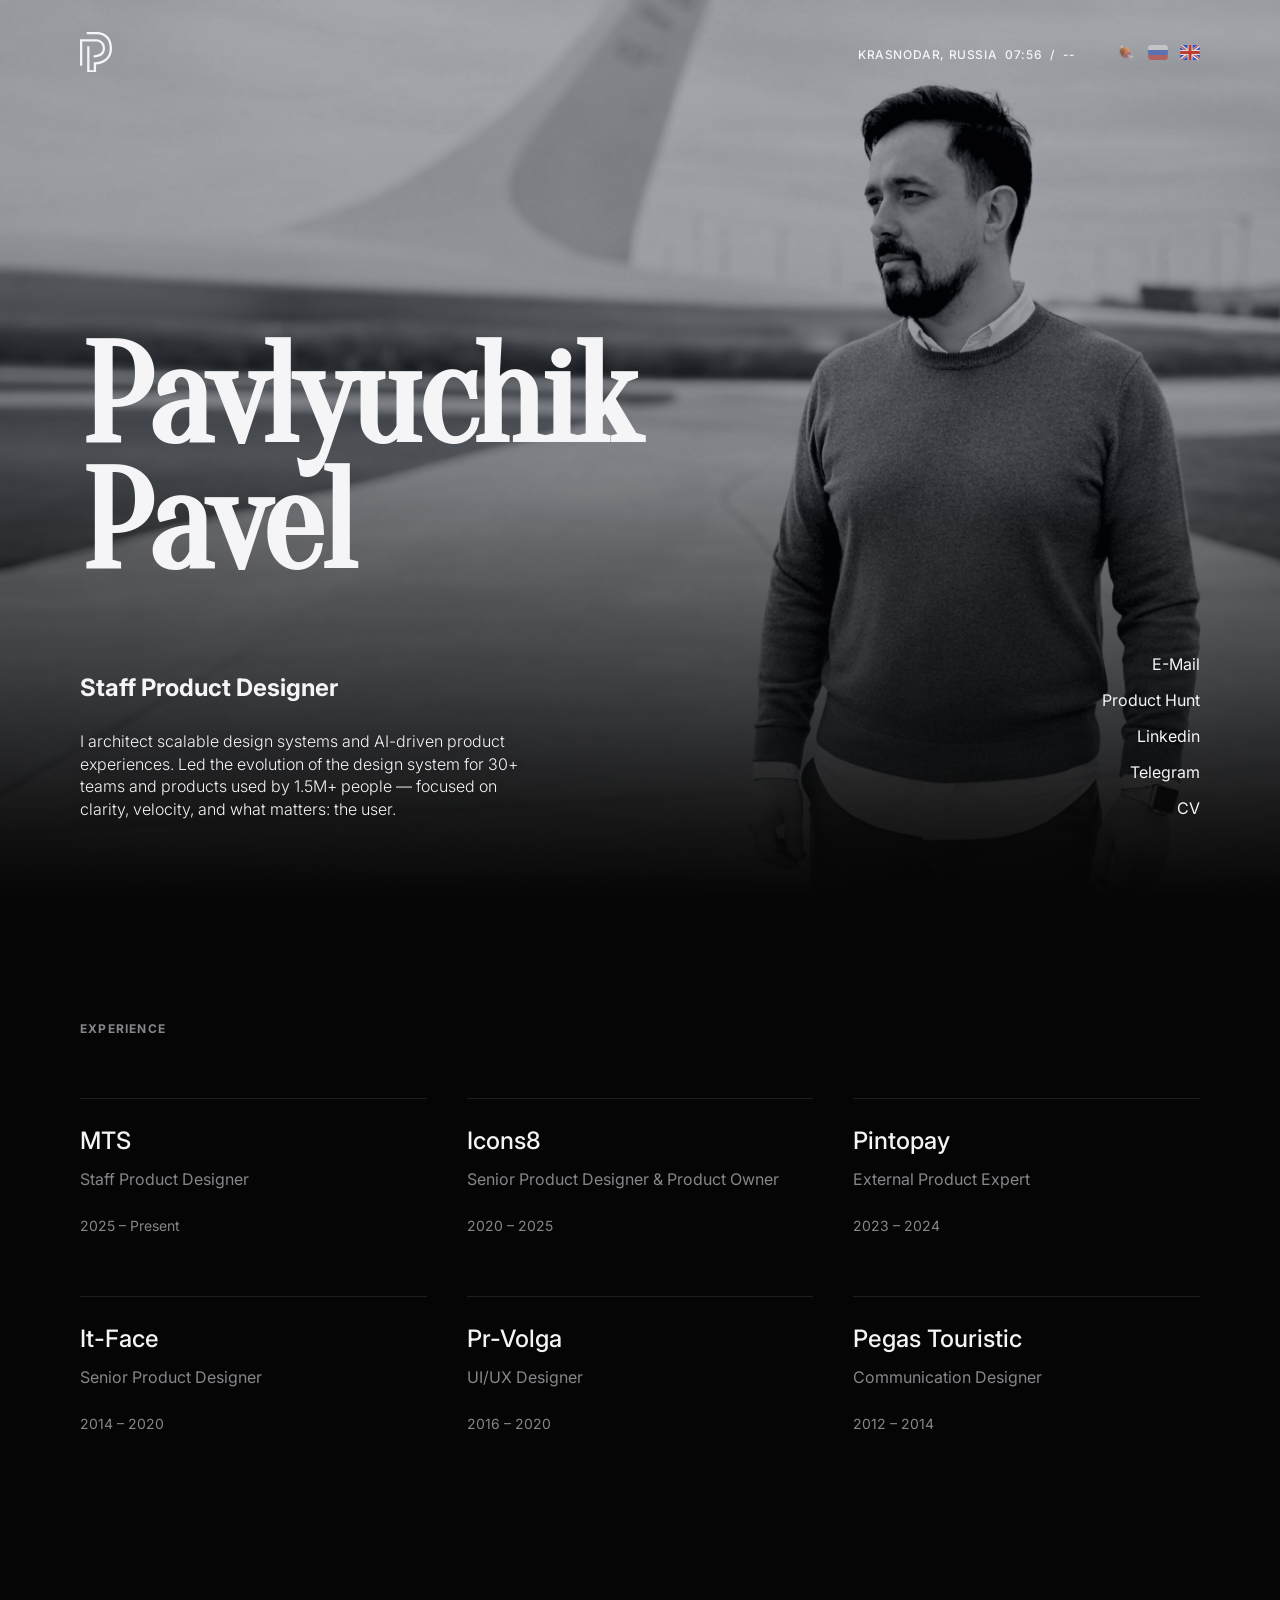
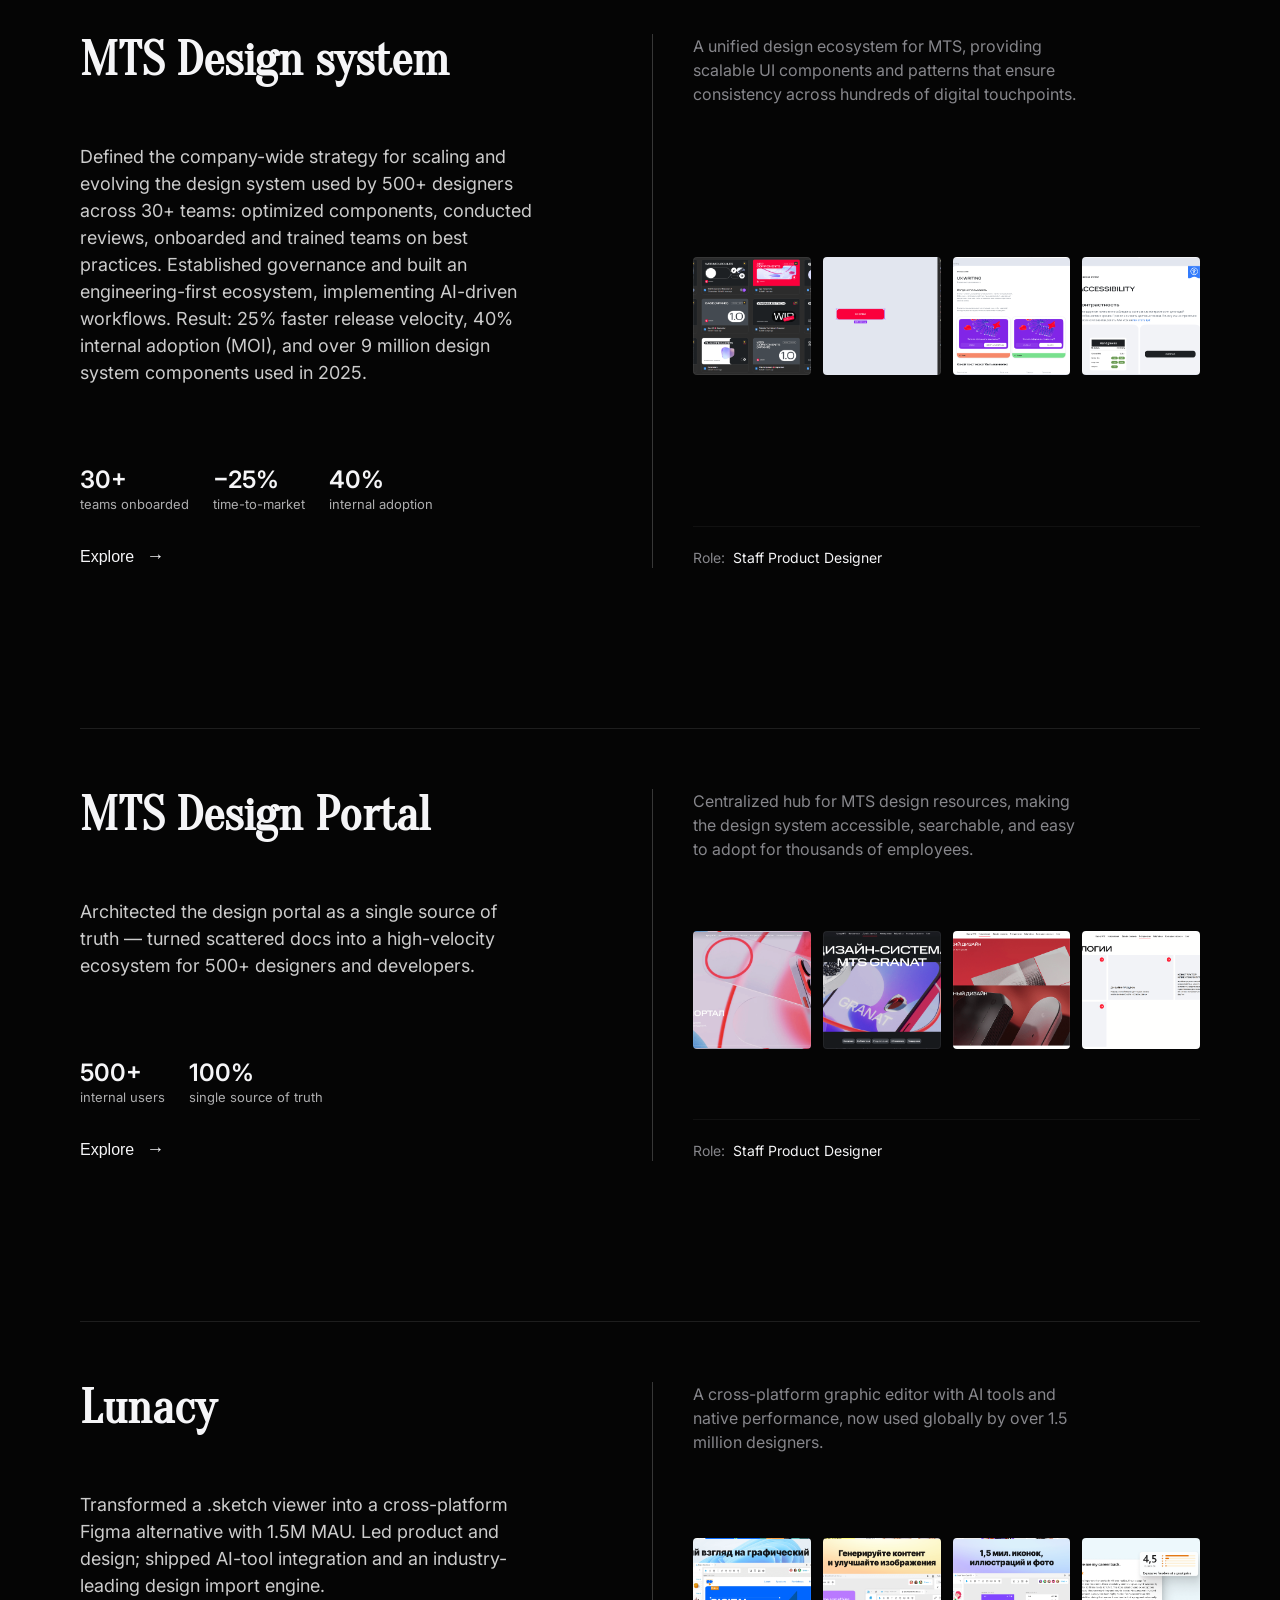
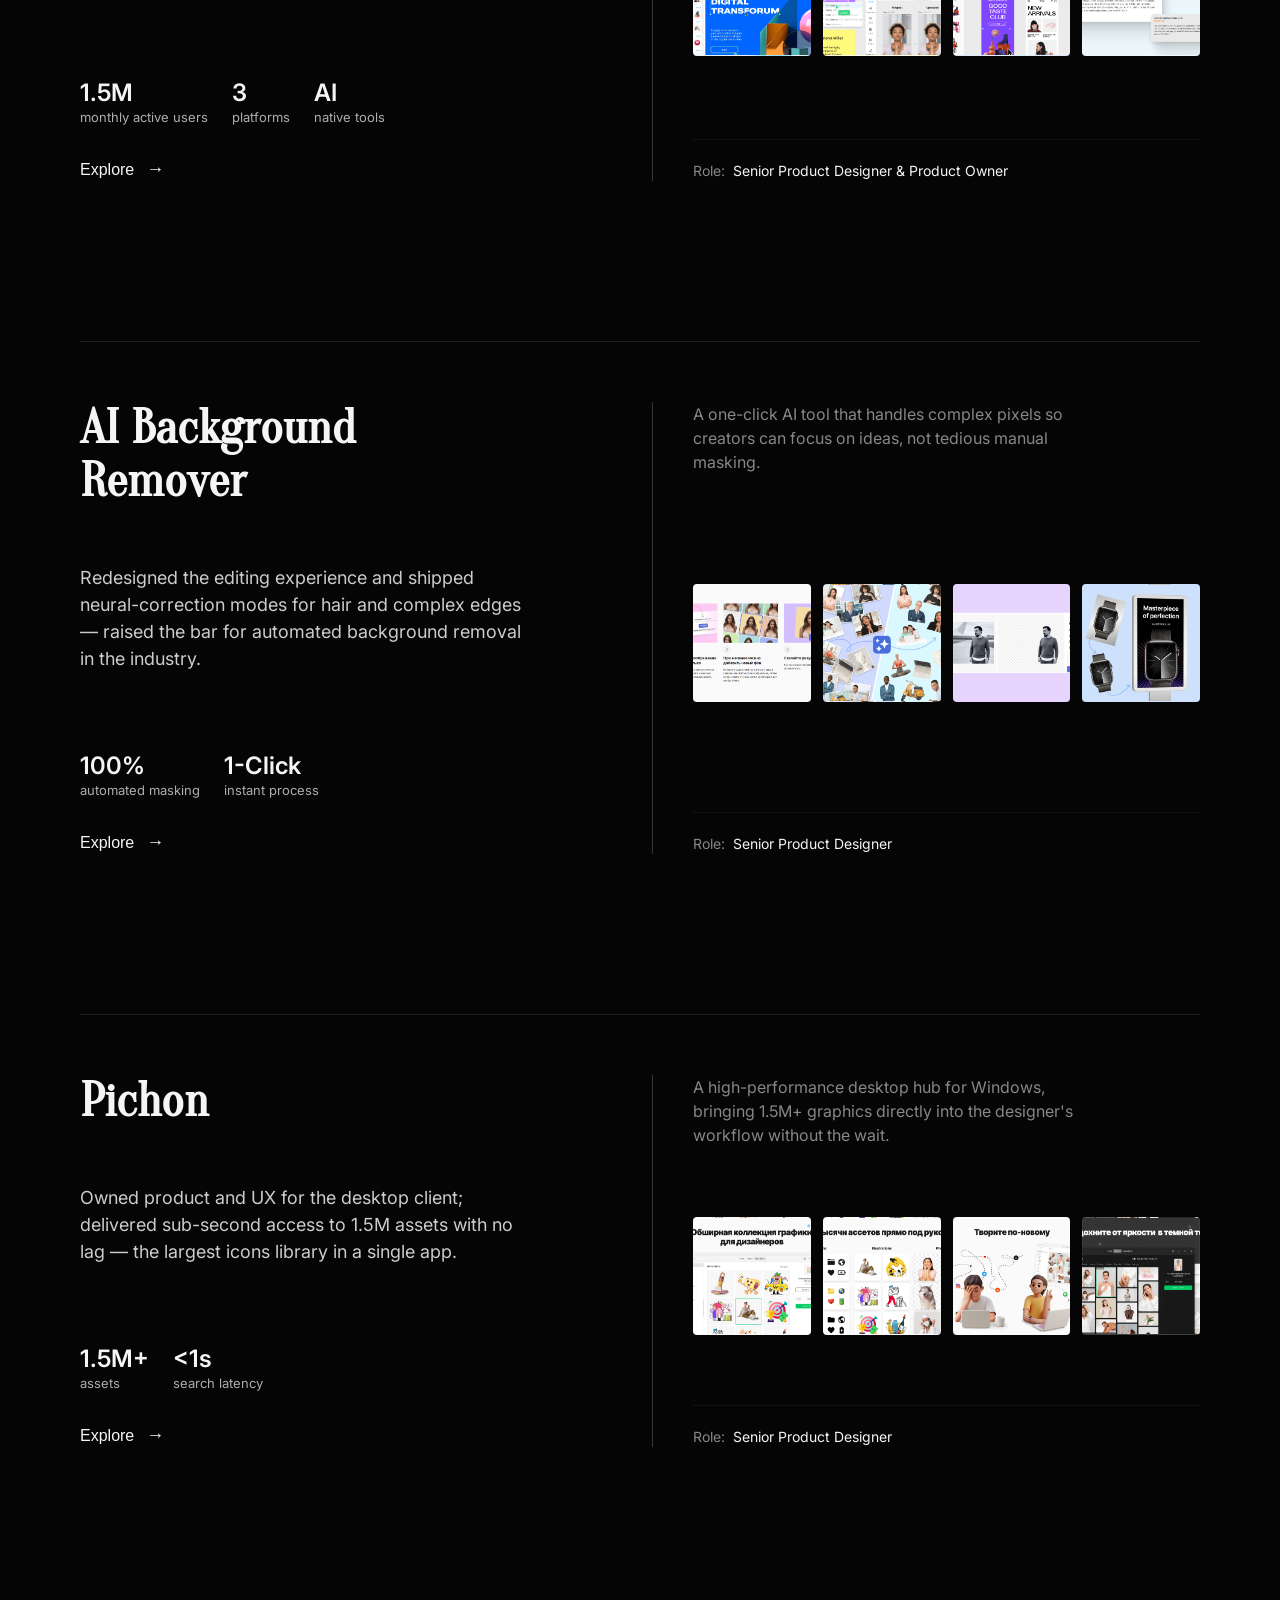
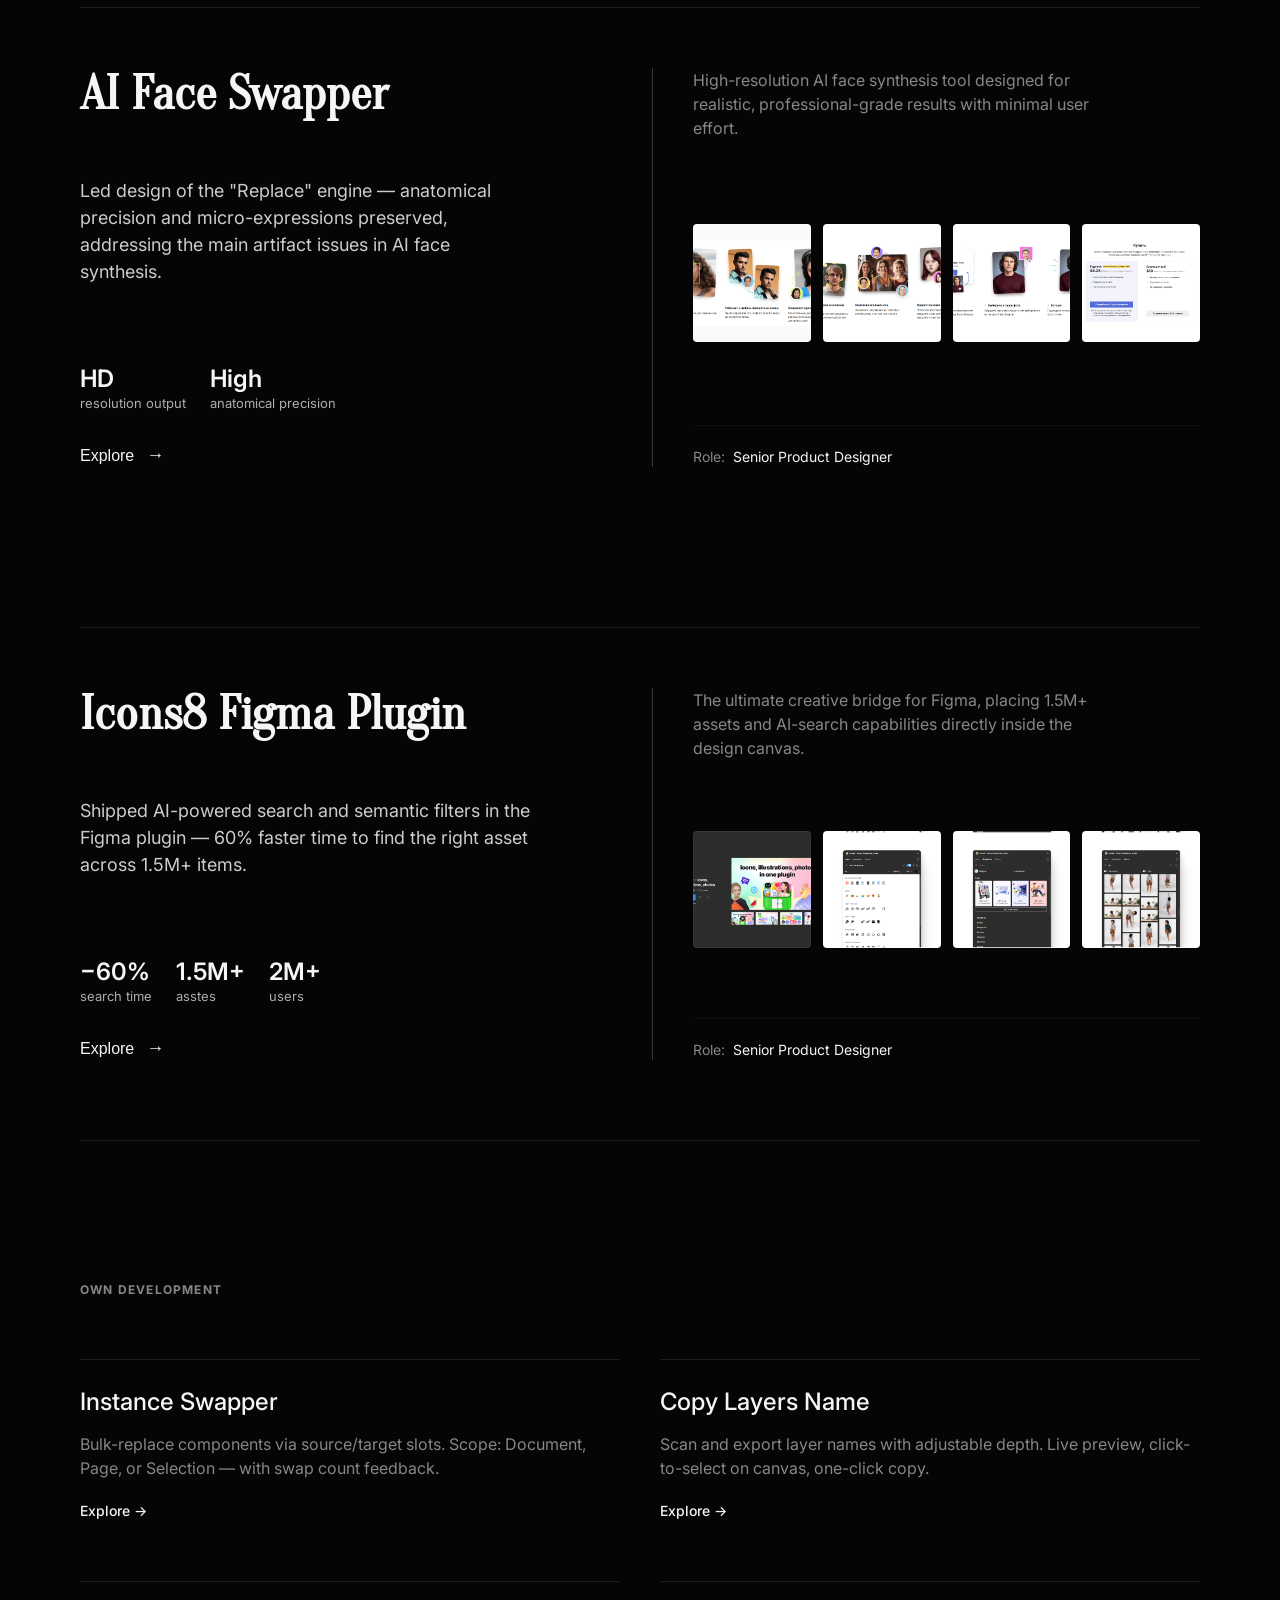
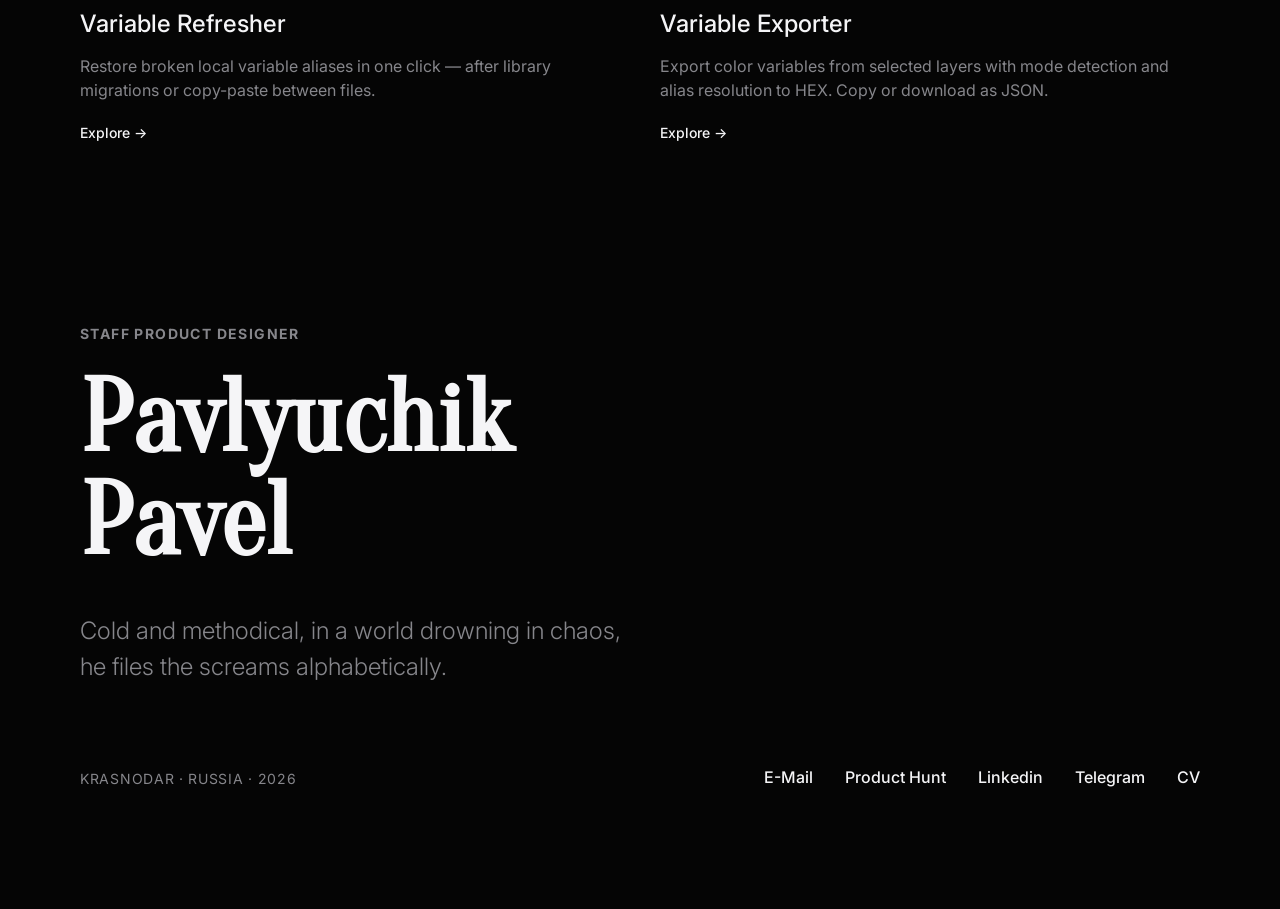
==== commit 5b1e7f18: "Update index.html" ====
--- a/index.html
+++ b/index.html
@@ -445,9 +445,9 @@
         <section class="plugins-section">
             <h2 class="project-title" data-i18n="plugins_section">Own Development</h2>
             <div class="plugins-grid">
-                <a href="https://www.figma.com/community/plugin/1616052128631005326/variable-exporter" class="plugin-item" target="_blank" rel="noopener">
-                    <div class="plugin-name">Variable Exporter</div>
-                    <p class="plugin-desc" data-i18n="plugin_var_exporter_desc">Export color variables from selected layers with mode detection and alias resolution to HEX. Copy or download as JSON.</p>
+				    <a href="https://www.figma.com/community/plugin/1601547458772191404/instance-swapper" class="plugin-item" target="_blank" rel="noopener">
+                    <div class="plugin-name">Instance Swapper</div>
+                    <p class="plugin-desc" data-i18n="plugin_instance_swapper_desc">Bulk-replace components via source/target slots. Scope: Document, Page, or Selection — with swap count feedback.</p>
                     <span class="plugin-link"><span data-i18n="explore_btn">Explore</span> →</span>
                 </a>
                 <a href="https://www.figma.com/community/plugin/1617911854227132430/copy-layers-name" class="plugin-item" target="_blank" rel="noopener">
@@ -460,9 +460,9 @@
                     <p class="plugin-desc" data-i18n="plugin_var_refresher_desc">Restore broken local variable aliases in one click — after library migrations or copy-paste between files.</p>
                     <span class="plugin-link"><span data-i18n="explore_btn">Explore</span> →</span>
                 </a>
-                <a href="https://www.figma.com/community/plugin/1601547458772191404/instance-swapper" class="plugin-item" target="_blank" rel="noopener">
-                    <div class="plugin-name">Instance Swapper</div>
-                    <p class="plugin-desc" data-i18n="plugin_instance_swapper_desc">Bulk-replace components via source/target slots. Scope: Document, Page, or Selection — with swap count feedback.</p>
+                <a href="https://www.figma.com/community/plugin/1616052128631005326/variable-exporter" class="plugin-item" target="_blank" rel="noopener">
+                    <div class="plugin-name">Variable Exporter</div>
+                    <p class="plugin-desc" data-i18n="plugin_var_exporter_desc">Export color variables from selected layers with mode detection and alias resolution to HEX. Copy or download as JSON.</p>
                     <span class="plugin-link"><span data-i18n="explore_btn">Explore</span> →</span>
                 </a>
             </div>
@@ -500,4 +500,4 @@
 
     <script src="script.js"></script>
 </body>
-</html>+</html>
